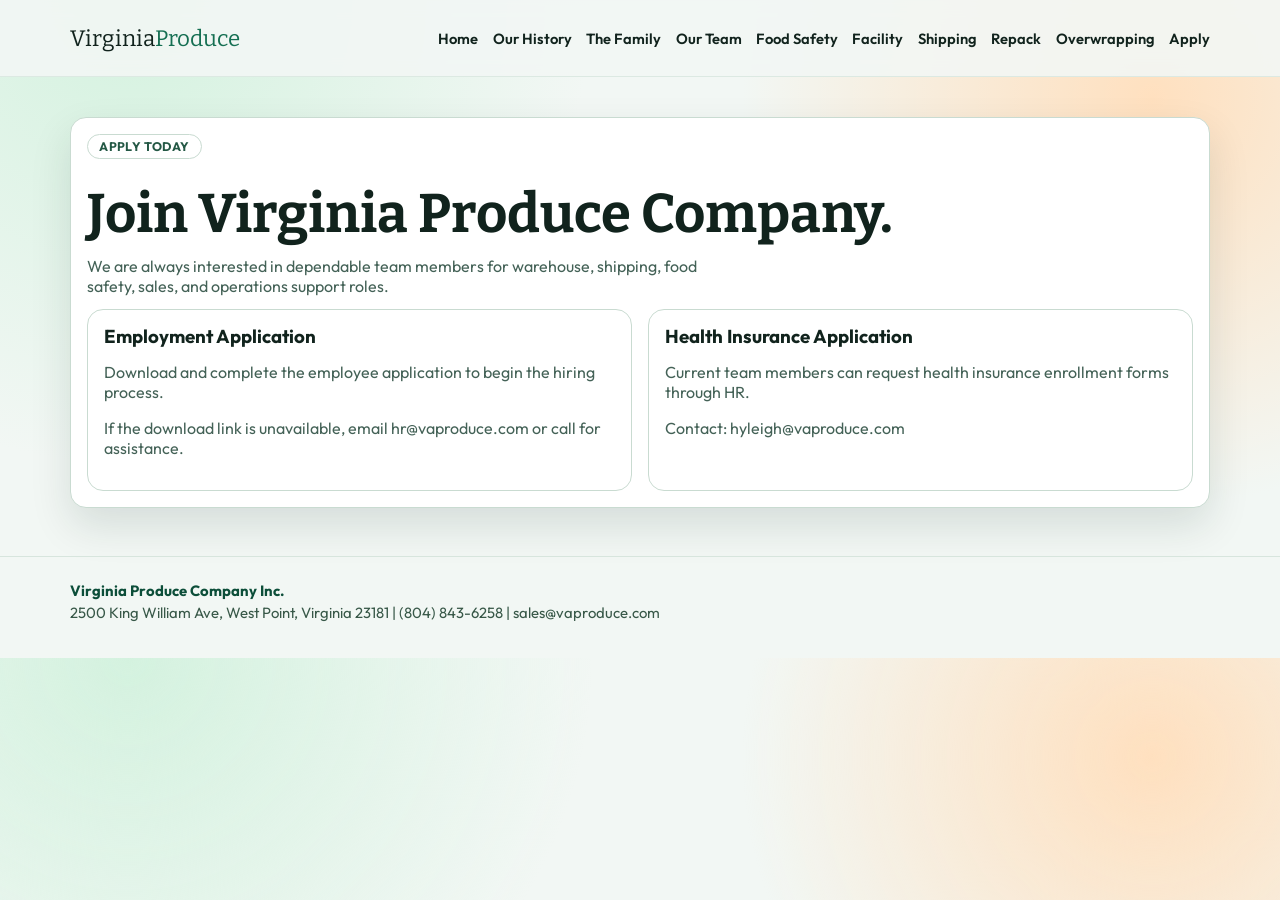
==== apply-today.html @ df36e4ff "Build modern multi-page demo site with localized assets" ====
<!doctype html>
<html lang="en">
<head>
  <meta charset="UTF-8" />
  <meta name="viewport" content="width=device-width, initial-scale=1.0" />
  <title>Virginia Produce Company | Apply Today</title>
  <link rel="preconnect" href="https://fonts.googleapis.com" />
  <link rel="preconnect" href="https://fonts.gstatic.com" crossorigin />
  <link href="https://fonts.googleapis.com/css2?family=Outfit:wght@400;500;600;700;800&family=Bitter:wght@600;700&display=swap" rel="stylesheet" />
  <link rel="stylesheet" href="styles.css" />
</head>
<body>
  <header class="site-header"><div class="container header-row"><p class="brand">Virginia<span>Produce</span></p><nav><ul class="nav-links"><li><a href="index.html">Home</a></li><li><a href="our-history.html">Our History</a></li><li><a href="the-family.html">The Family</a></li><li><a href="our-team.html">Our Team</a></li><li><a href="food-safety.html">Food Safety</a></li><li><a href="virginia-produce.html">Facility</a></li><li><a href="shipping-and-receiving.html">Shipping</a></li><li><a href="repack.html">Repack</a></li><li><a href="overwrapping.html">Overwrapping</a></li><li><a href="apply-today.html">Apply</a></li></ul></nav></div></header>
  <main class="page container">
    <section class="panel stack">
      <span class="eyebrow">Apply Today</span>
      <h1>Join Virginia Produce Company.</h1>
      <p class="lead">We are always interested in dependable team members for warehouse, shipping, food safety, sales, and operations support roles.</p>
      <div class="grid two">
        <article class="card">
          <h3>Employment Application</h3>
          <p class="muted">Download and complete the employee application to begin the hiring process.</p>
          <p class="muted">If the download link is unavailable, email hr@vaproduce.com or call for assistance.</p>
        </article>
        <article class="card">
          <h3>Health Insurance Application</h3>
          <p class="muted">Current team members can request health insurance enrollment forms through HR.</p>
          <p class="muted">Contact: hyleigh@vaproduce.com</p>
        </article>
      </div>
    </section>
  </main>
  <footer class="site-footer"><div class="container"><strong>Virginia Produce Company Inc.</strong>2500 King William Ave, West Point, Virginia 23181 | (804) 843-6258 | sales@vaproduce.com</div></footer>
</body>
</html>
---- styles.css ----
:root {
  --bg: #f2f7f4;
  --ink: #11231d;
  --muted: #446257;
  --surface: #ffffff;
  --line: #c9dbd1;
  --brand: #156f52;
  --brand-deep: #0c4e39;
  --accent: #f18a2a;
  --radius-lg: 24px;
  --radius-md: 16px;
  --shadow: 0 18px 42px rgba(10, 45, 33, 0.12);
  --max: 1140px;
}

* { box-sizing: border-box; }

html, body {
  margin: 0;
  padding: 0;
  font-family: "Outfit", sans-serif;
  color: var(--ink);
  background:
    radial-gradient(circle at 10% 0%, #d4f2df 0, transparent 35%),
    radial-gradient(circle at 90% 15%, #ffe0bf 0, transparent 32%),
    var(--bg);
}

img { max-width: 100%; display: block; }

a { color: inherit; }

.container {
  width: min(var(--max), calc(100% - 2rem));
  margin: 0 auto;
}

.site-header {
  position: sticky;
  top: 0;
  z-index: 30;
  backdrop-filter: blur(10px);
  border-bottom: 1px solid #dce9e2;
  background: rgba(242, 247, 244, 0.9);
}

.header-row {
  min-height: 76px;
  display: flex;
  align-items: center;
  justify-content: space-between;
  gap: 1rem;
}

.brand {
  margin: 0;
  font-family: "Bitter", serif;
  font-size: 1.4rem;
}

.brand span { color: var(--brand); }

.nav-links {
  list-style: none;
  margin: 0;
  padding: 0;
  display: flex;
  gap: .9rem;
  font-size: .92rem;
  font-weight: 600;
  flex-wrap: wrap;
}

.nav-links a {
  text-decoration: none;
  color: var(--ink);
}

.page {
  padding: 2.5rem 0 3rem;
}

.page-hero {
  display: grid;
  grid-template-columns: 1.1fr .9fr;
  gap: 1.2rem;
  align-items: stretch;
  margin-bottom: 1.3rem;
}

.eyebrow {
  display: inline-block;
  border-radius: 999px;
  border: 1px solid var(--line);
  padding: 0.25rem .7rem;
  font-weight: 700;
  font-size: .78rem;
  text-transform: uppercase;
  letter-spacing: .4px;
  color: #245845;
  margin-bottom: .8rem;
}

h1, h2, h3 {
  margin: 0;
  line-height: 1.08;
}

h1 {
  font-family: "Bitter", serif;
  font-size: clamp(2rem, 5vw, 3.4rem);
}

.lead {
  margin: .9rem 0 0;
  color: var(--muted);
  max-width: 60ch;
}

.panel,
.card,
.tile,
.contact {
  background: var(--surface);
  border: 1px solid var(--line);
  border-radius: var(--radius-md);
}

.panel {
  padding: 1rem;
  box-shadow: var(--shadow);
}

.media {
  border-radius: 14px;
  overflow: hidden;
  border: 1px solid #dceadf;
  background: #e5efe9;
}

.media img {
  width: 100%;
  height: 100%;
  object-fit: cover;
}

.grid {
  display: grid;
  gap: 1rem;
}

.grid.two { grid-template-columns: repeat(2, minmax(0, 1fr)); }
.grid.three { grid-template-columns: repeat(3, minmax(0, 1fr)); }
.grid.four { grid-template-columns: repeat(4, minmax(0, 1fr)); }

.card,
.tile,
.contact {
  padding: 1rem;
}

.kicker {
  color: #2e5e4d;
  font-weight: 700;
  font-size: .84rem;
  text-transform: uppercase;
  letter-spacing: .35px;
}

.muted { color: var(--muted); }

.stack > * + * { margin-top: .8rem; }

.band {
  margin-top: 1.2rem;
  border-radius: var(--radius-lg);
  padding: 1rem 1.2rem;
  color: #fff;
  background: linear-gradient(100deg, #0d5d44, #178b64 58%, #28a779 100%);
}

.simple-list {
  margin: .7rem 0 0;
  padding-left: 1.1rem;
  color: var(--muted);
}

.people {
  display: grid;
  grid-template-columns: repeat(3, minmax(0, 1fr));
  gap: 1rem;
}

.person {
  border: 1px solid var(--line);
  border-radius: 14px;
  overflow: hidden;
  background: #fff;
}

.person .media { border: 0; border-radius: 0; aspect-ratio: 3 / 4; }

.person .meta { padding: .8rem; }

.person h3 { font-size: 1rem; margin-bottom: .2rem; }

.person p { margin: 0; color: var(--muted); font-size: .92rem; }

.download {
  display: inline-block;
  text-decoration: none;
  margin-top: .5rem;
  background: linear-gradient(120deg, var(--brand-deep), var(--brand));
  color: #fff;
  padding: .6rem .95rem;
  border-radius: 999px;
  font-weight: 700;
  font-size: .9rem;
}

.site-footer {
  border-top: 1px solid #d7e5dd;
  padding: 1.5rem 0 2.2rem;
  color: #385848;
  font-size: .93rem;
}

.site-footer strong {
  display: block;
  color: var(--brand-deep);
  margin-bottom: .2rem;
}

@media (max-width: 980px) {
  .page-hero,
  .grid.two,
  .grid.three,
  .grid.four,
  .people {
    grid-template-columns: 1fr;
  }

  .nav-links { display: none; }
}
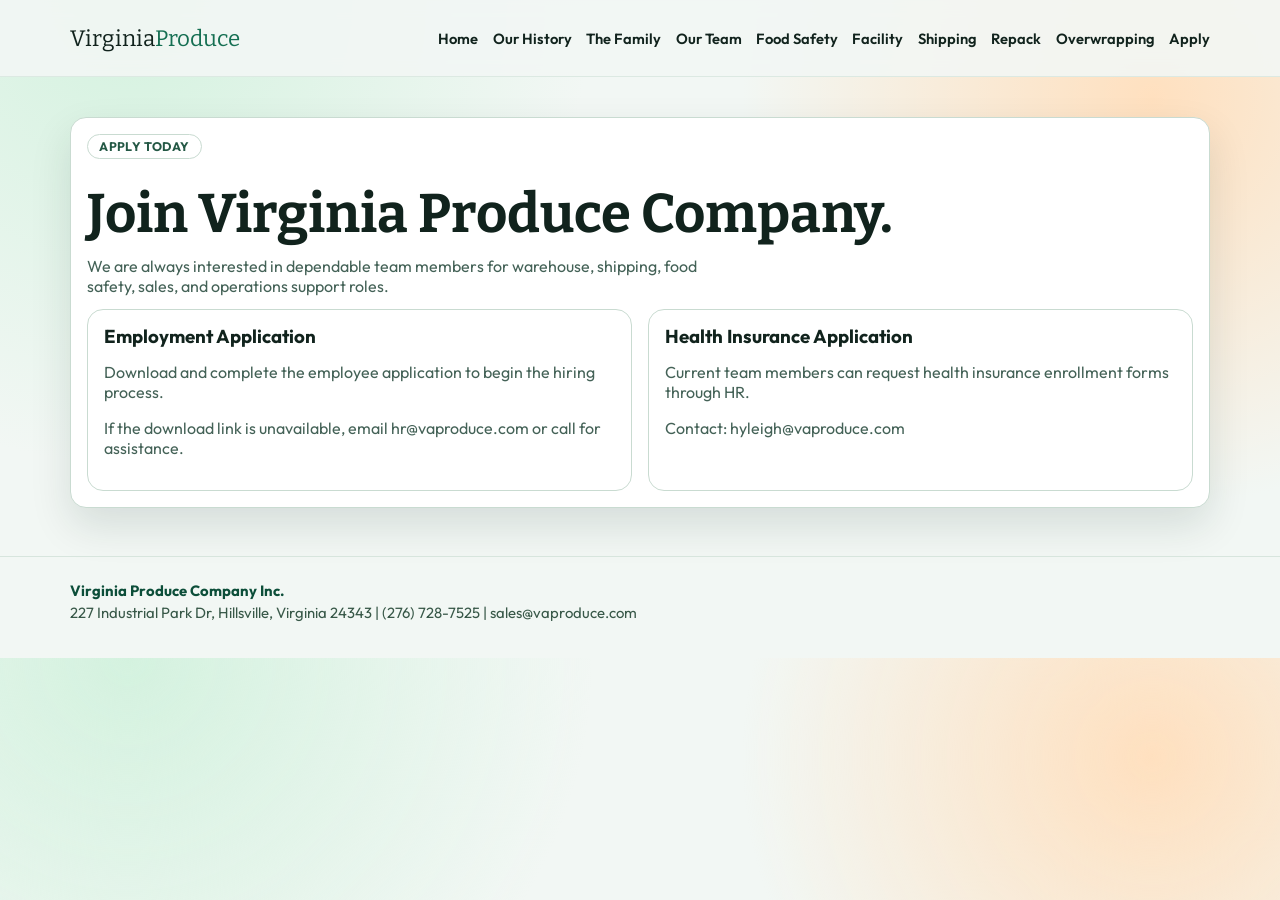
==== commit 0749730d: "Correct contact details and business hours to match source site" ====
--- a/apply-today.html
+++ b/apply-today.html
@@ -30,6 +30,6 @@
       </div>
     </section>
   </main>
-  <footer class="site-footer"><div class="container"><strong>Virginia Produce Company Inc.</strong>2500 King William Ave, West Point, Virginia 23181 | (804) 843-6258 | sales@vaproduce.com</div></footer>
+  <footer class="site-footer"><div class="container"><strong>Virginia Produce Company Inc.</strong>227 Industrial Park Dr, Hillsville, Virginia 24343 | (276) 728-7525 | sales@vaproduce.com</div></footer>
 </body>
 </html>
--- a/styles.css
+++ b/styles.css
@@ -240,5 +240,23 @@
     grid-template-columns: 1fr;
   }
 
-  .nav-links { display: none; }
-}
+  .header-row {
+    flex-wrap: wrap;
+    align-items: flex-start;
+    padding: .7rem 0;
+  }
+
+  .header-row nav {
+    width: 100%;
+  }
+
+  .nav-links {
+    display: flex;
+    flex-wrap: nowrap;
+    gap: .75rem;
+    overflow-x: auto;
+    white-space: nowrap;
+    -webkit-overflow-scrolling: touch;
+    padding-bottom: .2rem;
+  }
+}
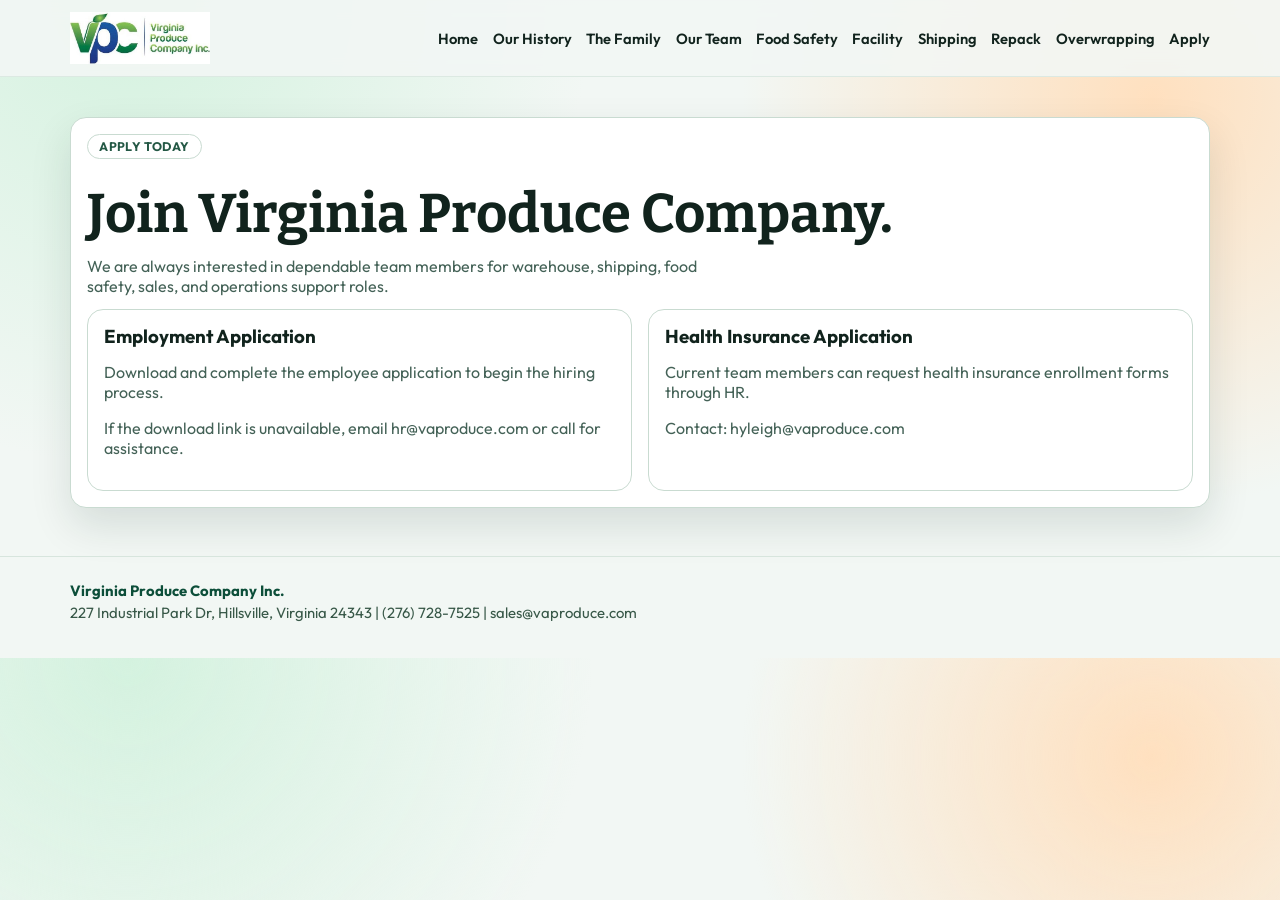
==== commit 101664fb: "Restore logo branding and add modern mobile drawer nav" ====
--- a/apply-today.html
+++ b/apply-today.html
@@ -8,9 +8,10 @@
   <link rel="preconnect" href="https://fonts.gstatic.com" crossorigin />
   <link href="https://fonts.googleapis.com/css2?family=Outfit:wght@400;500;600;700;800&family=Bitter:wght@600;700&display=swap" rel="stylesheet" />
   <link rel="stylesheet" href="styles.css" />
+  <script src="mobile-nav.js" defer></script>
 </head>
 <body>
-  <header class="site-header"><div class="container header-row"><p class="brand">Virginia<span>Produce</span></p><nav><ul class="nav-links"><li><a href="index.html">Home</a></li><li><a href="our-history.html">Our History</a></li><li><a href="the-family.html">The Family</a></li><li><a href="our-team.html">Our Team</a></li><li><a href="food-safety.html">Food Safety</a></li><li><a href="virginia-produce.html">Facility</a></li><li><a href="shipping-and-receiving.html">Shipping</a></li><li><a href="repack.html">Repack</a></li><li><a href="overwrapping.html">Overwrapping</a></li><li><a href="apply-today.html">Apply</a></li></ul></nav></div></header>
+  <header class="site-header"><div class="container header-row"><a class="brand" href="index.html" aria-label="Virginia Produce Company home"><img class="brand-logo" src="images/vap/15bb9f16-139a-4475-a3ba-4e9aa1da2f92.jpg" alt="Virginia Produce Company logo" /><span class="sr-only">Virginia Produce Company</span></a><nav><ul class="nav-links"><li><a href="index.html">Home</a></li><li><a href="our-history.html">Our History</a></li><li><a href="the-family.html">The Family</a></li><li><a href="our-team.html">Our Team</a></li><li><a href="food-safety.html">Food Safety</a></li><li><a href="virginia-produce.html">Facility</a></li><li><a href="shipping-and-receiving.html">Shipping</a></li><li><a href="repack.html">Repack</a></li><li><a href="overwrapping.html">Overwrapping</a></li><li><a href="apply-today.html">Apply</a></li></ul></nav></div></header>
   <main class="page container">
     <section class="panel stack">
       <span class="eyebrow">Apply Today</span>
--- a/styles.css
+++ b/styles.css
@@ -53,12 +53,30 @@
 }
 
 .brand {
+  display: inline-flex;
+  align-items: center;
+  text-decoration: none;
+  color: var(--ink);
   margin: 0;
-  font-family: "Bitter", serif;
-  font-size: 1.4rem;
-}
-
-.brand span { color: var(--brand); }
+}
+
+.brand-logo {
+  height: 52px;
+  width: auto;
+  object-fit: contain;
+}
+
+.sr-only {
+  position: absolute;
+  width: 1px;
+  height: 1px;
+  padding: 0;
+  margin: -1px;
+  overflow: hidden;
+  clip: rect(0, 0, 0, 0);
+  white-space: nowrap;
+  border: 0;
+}
 
 .nav-links {
   list-style: none;
@@ -231,6 +249,12 @@
   margin-bottom: .2rem;
 }
 
+.mobile-menu-toggle,
+.mobile-nav-overlay,
+.mobile-nav-drawer {
+  display: none;
+}
+
 @media (max-width: 980px) {
   .page-hero,
   .grid.two,
@@ -241,22 +265,112 @@
   }
 
   .header-row {
-    flex-wrap: wrap;
-    align-items: flex-start;
-    padding: .7rem 0;
+    min-height: 70px;
+  }
+
+  .brand-logo {
+    height: 42px;
   }
 
   .header-row nav {
-    width: 100%;
-  }
-
-  .nav-links {
+    display: none;
+  }
+
+  .mobile-menu-toggle {
+    display: inline-flex;
+    align-items: center;
+    justify-content: center;
+    min-height: 40px;
+    padding: 0.45rem 0.8rem;
+    border: 1px solid var(--line);
+    border-radius: 999px;
+    background: #fff;
+    color: var(--ink);
+    font: inherit;
+    font-size: .88rem;
+    font-weight: 700;
+    letter-spacing: .04em;
+    text-transform: uppercase;
+    cursor: pointer;
+  }
+
+  .mobile-nav-overlay {
+    display: block;
+    position: fixed;
+    inset: 0;
+    z-index: 60;
+    background: rgba(9, 27, 20, 0.48);
+    opacity: 0;
+    pointer-events: none;
+    transition: opacity 220ms ease;
+  }
+
+  .mobile-nav-drawer {
+    display: block;
+    position: fixed;
+    top: 0;
+    right: 0;
+    bottom: 0;
+    width: min(88vw, 360px);
+    z-index: 70;
+    background: #f8fcf9;
+    border-left: 1px solid var(--line);
+    box-shadow: -10px 0 28px rgba(9, 35, 26, 0.16);
+    transform: translateX(100%);
+    transition: transform 220ms ease;
+    padding: 1rem;
+    overflow-y: auto;
+  }
+
+  .mobile-nav-head {
     display: flex;
-    flex-wrap: nowrap;
+    align-items: center;
+    justify-content: space-between;
     gap: .75rem;
-    overflow-x: auto;
-    white-space: nowrap;
-    -webkit-overflow-scrolling: touch;
-    padding-bottom: .2rem;
-  }
-}
+    margin-bottom: .9rem;
+  }
+
+  .mobile-nav-close {
+    border: 1px solid var(--line);
+    border-radius: 999px;
+    background: #fff;
+    color: var(--ink);
+    font: inherit;
+    font-size: .85rem;
+    font-weight: 700;
+    padding: .35rem .65rem;
+    cursor: pointer;
+  }
+
+  .mobile-nav-list {
+    list-style: none;
+    margin: 0;
+    padding: 0;
+    display: grid;
+    gap: .45rem;
+  }
+
+  .mobile-nav-list a {
+    display: block;
+    text-decoration: none;
+    color: var(--ink);
+    background: #fff;
+    border: 1px solid var(--line);
+    border-radius: 12px;
+    padding: .72rem .78rem;
+    font-weight: 600;
+  }
+
+  body.mobile-nav-open {
+    overflow: hidden;
+  }
+
+  body.mobile-nav-open .mobile-nav-overlay {
+    opacity: 1;
+    pointer-events: auto;
+  }
+
+  body.mobile-nav-open .mobile-nav-drawer {
+    transform: translateX(0);
+  }
+}
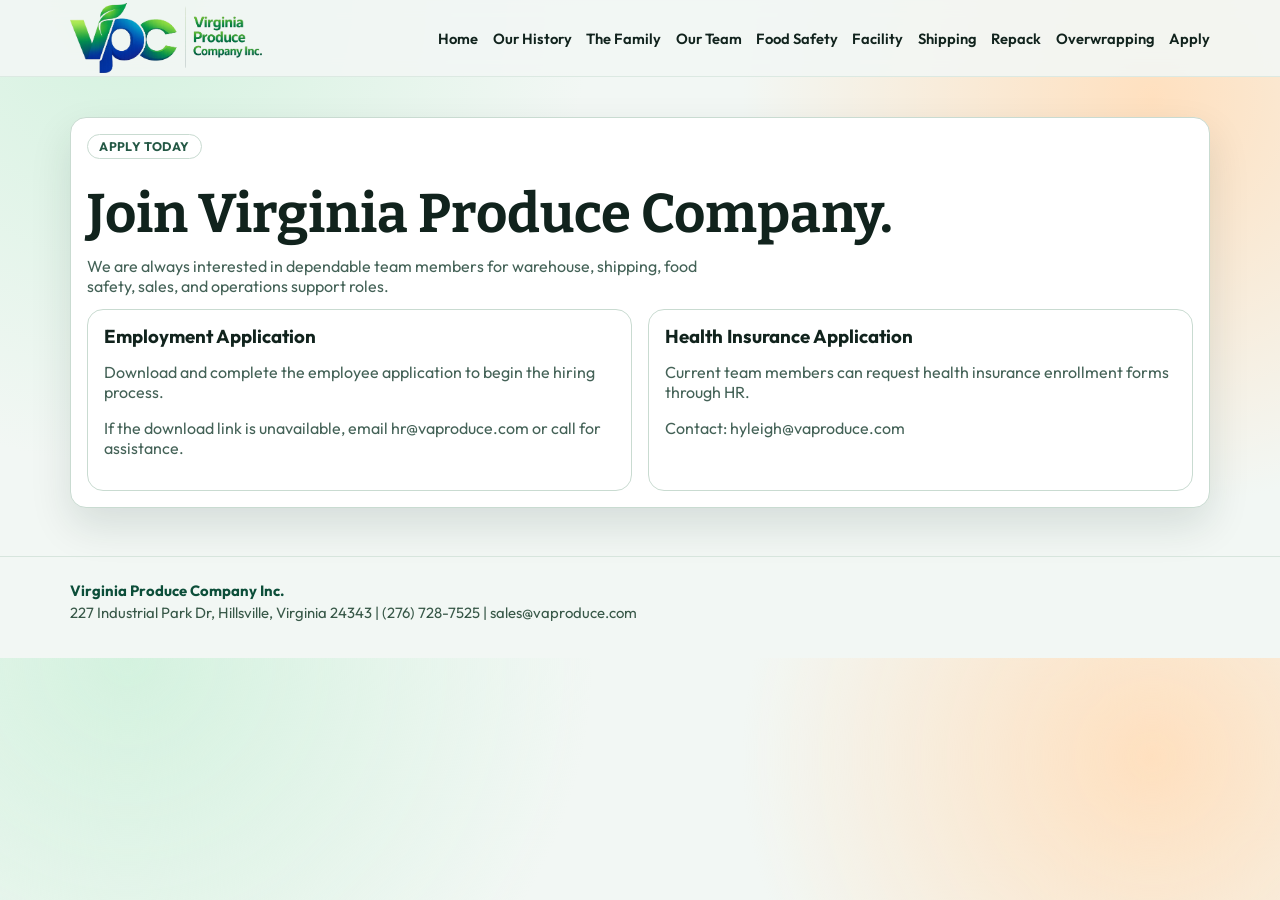
==== commit 4b268fc5: "Use new VPC logo asset and adjust header logo sizing" ====
--- a/apply-today.html
+++ b/apply-today.html
@@ -11,7 +11,7 @@
   <script src="mobile-nav.js" defer></script>
 </head>
 <body>
-  <header class="site-header"><div class="container header-row"><a class="brand" href="index.html" aria-label="Virginia Produce Company home"><img class="brand-logo" src="images/vap/15bb9f16-139a-4475-a3ba-4e9aa1da2f92.jpg" alt="Virginia Produce Company logo" /><span class="sr-only">Virginia Produce Company</span></a><nav><ul class="nav-links"><li><a href="index.html">Home</a></li><li><a href="our-history.html">Our History</a></li><li><a href="the-family.html">The Family</a></li><li><a href="our-team.html">Our Team</a></li><li><a href="food-safety.html">Food Safety</a></li><li><a href="virginia-produce.html">Facility</a></li><li><a href="shipping-and-receiving.html">Shipping</a></li><li><a href="repack.html">Repack</a></li><li><a href="overwrapping.html">Overwrapping</a></li><li><a href="apply-today.html">Apply</a></li></ul></nav></div></header>
+  <header class="site-header"><div class="container header-row"><a class="brand" href="index.html" aria-label="Virginia Produce Company home"><img class="brand-logo" src="images/vpclogo.png" alt="Virginia Produce Company logo" /><span class="sr-only">Virginia Produce Company</span></a><nav><ul class="nav-links"><li><a href="index.html">Home</a></li><li><a href="our-history.html">Our History</a></li><li><a href="the-family.html">The Family</a></li><li><a href="our-team.html">Our Team</a></li><li><a href="food-safety.html">Food Safety</a></li><li><a href="virginia-produce.html">Facility</a></li><li><a href="shipping-and-receiving.html">Shipping</a></li><li><a href="repack.html">Repack</a></li><li><a href="overwrapping.html">Overwrapping</a></li><li><a href="apply-today.html">Apply</a></li></ul></nav></div></header>
   <main class="page container">
     <section class="panel stack">
       <span class="eyebrow">Apply Today</span>
--- a/styles.css
+++ b/styles.css
@@ -61,7 +61,7 @@
 }
 
 .brand-logo {
-  height: 52px;
+  height: 70px;
   width: auto;
   object-fit: contain;
 }
